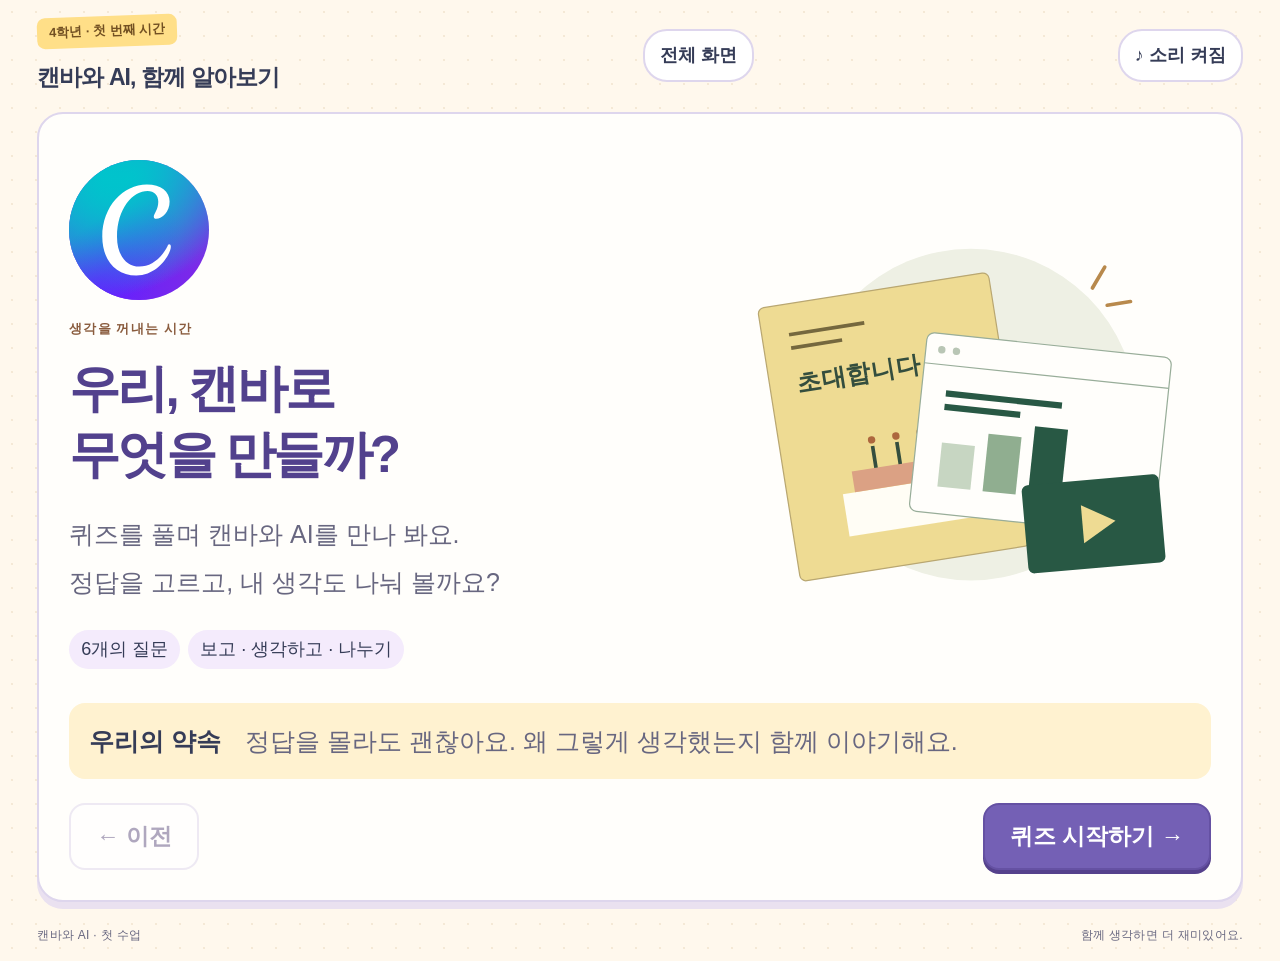
==== index.html @ eb71cead "Publish classroom Canva and AI quiz" ====
<!DOCTYPE html>
<html lang="ko">
<head>
<meta charset="UTF-8" />
<meta name="viewport" content="width=device-width, initial-scale=1.0" />
<title>4학년 캔바 첫 수업! AI 탐험 퀴즈</title>
<style>
:root{--bg:#f7f5ef;--ink:#243f36;--line:#d7ded5;--green:#285844;--muted:#617268;--yellow:#efd887}
*{box-sizing:border-box}body{margin:0;background:var(--bg);color:var(--ink);font-family:"Pretendard","Malgun Gothic",system-ui,sans-serif;line-height:1.6}button{font:inherit;color:inherit;touch-action:manipulation}button:focus-visible{outline:3px solid #b47728;outline-offset:5px}button{cursor:pointer}button:disabled{cursor:default}
.wrap{max-width:1120px;margin:auto;padding:28px 36px 36px}.topbar{display:flex;align-items:center;justify-content:space-between;gap:16px;border-bottom:1px solid var(--line);padding-bottom:20px;margin-bottom:28px}.badge{font-size:13px;font-weight:700;letter-spacing:.1em;color:var(--muted)}h1{font-size:20px;letter-spacing:-.04em;margin:4px 0 0;font-weight:700}.audio-btn{border:1px solid var(--line);background:transparent;border-radius:8px;font-size:13px;padding:9px 12px;white-space:nowrap}.screen{display:none}.screen.active{display:block}.card{background:#fffefb;border:1px solid var(--line);border-radius:16px;padding:32px}.hero{padding:16px 0 24px}.hero-inner{display:grid;grid-template-columns:1.25fr 1fr;gap:36px;align-items:center}.hero-bubble{grid-column:1;grid-row:1}.hero-bubble h2{font-size:clamp(32px,4.4vw,52px);line-height:1.28;letter-spacing:-.055em;margin:16px 0 24px}.hero-bubble p{font-size:17px;line-height:1.9;color:var(--muted);margin:10px 0}.eyebrow{font-size:13px;font-weight:700;color:var(--green);letter-spacing:.09em}.intro-art{width:100%;height:auto;grid-column:2;grid-row:1}.lesson-meta{display:flex;gap:8px;margin-top:24px}.lesson-meta span{font-size:13px;border-bottom:2px solid var(--yellow);padding:4px 3px;margin-right:14px}.promise{display:flex;gap:24px;align-items:baseline;border-top:1px solid var(--line);padding:22px 0 0;margin-top:10px;font-size:15px;font-weight:700}.promise small{font-size:15px;font-weight:400;color:var(--muted)}.cta{display:flex;justify-content:flex-end;margin-top:24px}.btn{border:1px solid var(--green);border-radius:8px;background:var(--green);color:white;font-weight:700;font-size:17px;padding:13px 25px;transition:background .15s}.btn:hover{background:#1d4434}.btn.secondary{background:transparent;color:var(--green);border-color:var(--line)}.btn.secondary:hover{background:#edf2ec}.progress-wrap{padding:0 2px 8px}.progress-label{display:flex;justify-content:space-between;font-size:14px;font-weight:700;margin-bottom:12px;color:var(--muted)}.progress-track{height:5px;background:#e0e5dc;border-radius:4px;overflow:hidden}.progress-bar{height:100%;width:0;background:var(--green);transition:width .25s}.question-card{padding:28px 32px}.q-row{display:flex;align-items:center;gap:10px}.q-icon{display:none}.q-type{font-weight:700;color:var(--green);font-size:14px;letter-spacing:.015em}.question-title{font-size:clamp(24px,3vw,34px);font-weight:700;line-height:1.45;letter-spacing:-.045em;margin:12px 0 26px}.media-area{padding:0;margin-bottom:12px}.choice-grid.two,.ox-row{display:grid;grid-template-columns:1fr 1fr;gap:16px}.image-choice,.text-choice,.ox-btn{position:relative;border:1px solid var(--line);background:#fffefb;border-radius:10px;overflow:hidden;transition:border-color .15s,background .15s}.image-choice:hover,.text-choice:hover,.ox-btn:hover{border-color:var(--green);background:#f1f5ef}.image-choice.selected,.text-choice.selected,.ox-btn.selected{border:2px solid var(--green);background:#eaf1e8}.image-choice.incorrect,.text-choice.incorrect,.ox-btn.incorrect{border-color:#aa643c;background:#fcf0e5}.image-choice.correct,.text-choice.correct,.ox-btn.correct{border:2px solid var(--green);background:#eaf1e8}.answer-state{display:block;font-size:12px;font-weight:700;color:var(--muted);margin-top:4px}.image-choice{padding:0}.image-choice .art{aspect-ratio:16/9;display:flex;align-items:center;justify-content:center;padding:14px;font-size:72px;position:relative;overflow:hidden}.art.photo{background:#e8e3d7}.art.ai{background:#d5d9ea}.art.kidsA,.art.kidsB{background:linear-gradient(#cce5ea 38%,#bdd8a9 38%);color:#243f36}.image-choice .label{font-size:20px;font-weight:700;padding:10px;text-align:left;border-top:1px solid var(--line)}.pill-list{display:grid;grid-template-columns:1fr 1fr;gap:14px}.text-choice{min-height:102px;font-size:21px;font-weight:600;padding:20px;text-align:left;display:flex;align-items:center;gap:16px}.choice-letter{width:34px;height:34px;border-radius:50%;border:1px solid #becbbb;display:inline-flex;align-items:center;justify-content:center;font-size:14px;flex-shrink:0}.choice-content{flex:1}.ox-btn{min-height:105px;font-size:38px;font-weight:700}.ox-btn.x{color:#97583b}.feedback{display:none;font-size:17px;line-height:1.7;margin:20px 0 0;padding:16px 18px;border-radius:8px;border-left:3px solid var(--green)}.feedback.show{display:block}.feedback.ok{background:#edf3e9}.feedback.no{background:#fbf0e4;border-left-color:#aa643c}.nav-row{display:flex;justify-content:space-between;gap:12px;border-top:1px solid var(--line);padding-top:22px;margin-top:24px}.mini-hint{font-size:14px;color:var(--muted);margin-top:10px}.result-wrap{text-align:center;padding:36px}.big-star{display:inline-flex;align-items:center;justify-content:center;background:#eedb93;border-radius:50%;height:68px;width:68px;font-size:31px;color:var(--green)}.score{font-size:clamp(28px,4vw,42px);font-weight:700;letter-spacing:-.04em;margin:18px 0}.result-box{max-width:800px;margin:20px auto;font-size:17px;line-height:1.8}.result-box:has(.tip-list){text-align:left;border-top:1px solid var(--line);padding-top:22px}.tip-list{padding-left:22px;font-size:16px;color:var(--muted)}.tip-list li{padding:4px 0}.footer-note{margin-top:26px;font-size:13px;color:var(--muted)}.class-footer{display:flex;justify-content:space-between;margin-top:20px;color:var(--muted);font-size:12px;letter-spacing:.025em}.concept-panel{display:flex;align-items:center;gap:24px;padding:24px;background:#f0f3eb;border-radius:10px;margin-bottom:18px}.concept-mark{font-size:40px;color:var(--green);font-weight:700;flex-shrink:0}.concept-panel p{margin:0;font-size:18px}.concept-panel small{display:block;color:var(--muted);font-size:14px;margin-top:6px}
@media(min-width:1400px){.wrap{max-width:1240px;padding-top:36px}.question-title{font-size:38px}.text-choice{font-size:25px;min-height:120px}}
@media(max-width:650px){.wrap{padding:18px 16px 24px}.topbar{margin-bottom:20px}h1{font-size:17px}.badge{font-size:11px}.card,.question-card{padding:22px 18px}.hero{padding:0}.hero-inner{display:flex;flex-direction:column;gap:10px;align-items:stretch}.hero-bubble h2{font-size:36px;margin:12px 0 18px}.intro-art{max-height:190px;order:2}.hero-bubble p{font-size:15px}.promise{display:block;margin-top:20px;padding-top:18px}.promise small{display:block;margin-top:8px;font-size:14px}.cta .btn{width:100%}.pill-list{grid-template-columns:1fr}.text-choice{min-height:76px;font-size:18px;padding:16px}.question-title{font-size:25px;margin-bottom:20px}.choice-grid.two{gap:10px}.image-choice .art{aspect-ratio:1;padding:4px}.image-choice .label{font-size:18px}.btn{padding:12px 16px;font-size:15px}.feedback{font-size:15px}.concept-panel{padding:18px;gap:16px}.concept-panel p{font-size:16px}.concept-mark{font-size:30px}.result-wrap{padding:26px 18px}.class-footer{font-size:11px}.nav-row{margin-top:20px}}
@media(prefers-reduced-motion:reduce){*{transition:none!important}}
.art.photo,.art.ai{background:#f0f0e9;padding:0;}
.art.kidsA{background:#f0f0e9;padding:0;}
.art.kidsB{background:#f0f0e9;padding:0;}

/* A warm, playful classroom palette with clear controls. */
:root{--bg:#fff8ed;--ink:#353c57;--line:#e2deed;--green:#6551ad;--muted:#686780;--yellow:#f5d77e}
body{background-color:var(--bg);background-image:radial-gradient(#dfcba855 1px,transparent 1px);background-size:24px 24px;font-family:"Malgun Gothic","Apple SD Gothic Neo",Arial,sans-serif}
.topbar{border:0;margin-bottom:18px;padding-bottom:8px}.badge{display:inline-block;background:#ffdf88;color:#725022;padding:5px 12px;border-radius:8px;letter-spacing:0;transform:rotate(-2deg)}h1{font-size:23px;margin-top:12px}.audio-btn{background:#fff;border:2px solid #ded6ed;border-radius:24px;font-weight:700;padding:10px 15px}.card{border:2px solid #ded6ed;border-radius:26px;box-shadow:0 7px 0 #eae1f0;padding:30px}.hero-bubble h2{color:#52418d}.eyebrow{color:#8a5c3e}.lesson-meta span{background:#f4ebfc;border:0;border-radius:20px;padding:5px 12px;margin:0}.promise{background:#fff2d0;border:0;border-radius:16px;padding:18px 20px}.btn{background:#7460b5;border:2px solid #6551a3;border-radius:16px;box-shadow:0 4px 0 #55418c;font-size:18px;transition:transform .15s,background .15s}.btn:hover{background:#6551a3;transform:translateY(-1px)}.btn:active{transform:translateY(3px);box-shadow:none}.btn.secondary{background:#fff;border:2px solid #ded6ed;color:#625283;box-shadow:0 4px 0 #e1d9eb}.btn.secondary:hover{background:#f6f0fc}.btn:disabled{opacity:.5;transform:none;box-shadow:none}.cta{justify-content:space-between;gap:14px}.progress-wrap{padding:12px 4px}.progress-label{color:#625283;font-size:15px;align-items:center}#starCount{background:#fff0bc;color:#705314;border-radius:18px;padding:4px 13px}.progress-track{height:10px;background:#e8e0ee}.progress-bar{background:#a38acf;border-radius:8px}.q-row{gap:10px}.q-type{background:#eee5fa;padding:5px 12px;border-radius:10px;color:#624897}.question-title{margin:16px 0 24px}.image-choice,.text-choice,.ox-btn{border:2px solid #e1d9eb;border-radius:18px;box-shadow:0 4px 0 #f0ebf5}.image-choice:hover,.text-choice:hover,.ox-btn:hover{border-color:#9a80c4;background:#faf5ff}.image-choice .label{border:0;background:#f4edfc;padding:10px 18px;color:#654c96}.image-choice:nth-child(2) .label{background:#eaf4fa;color:#3f6688}.image-choice .art{aspect-ratio:4/3}.art.photo,.art.ai,.art.kidsA,.art.kidsB{background:#f5f3f8}.text-choice:nth-child(2){background:#f0f7fc}.text-choice:nth-child(3){background:#fff8e7}.text-choice:nth-child(4){background:#f3eefb}.choice-letter{background:white;border:2px solid #d9c9ed;color:#624897;font-weight:700}.ox-btn.o{background:#edf6ec;color:#417d53}.ox-btn.x{background:#fff0ea;color:#aa604b}.image-choice.correct,.text-choice.correct,.ox-btn.correct{border:2px solid #4d9862;background:#eef8ed;box-shadow:0 4px 0 #cde3c9}.image-choice.incorrect,.text-choice.incorrect,.ox-btn.incorrect{border:2px solid #c77d55;background:#fff2e6;box-shadow:0 4px 0 #ecd5c5}.feedback{border-radius:14px}.nav-row{border-top:2px dashed #e7deed;padding-top:24px}.big-star{background:#ffdf88;color:#866021}.question-illustration{background:#f4eff8;border-radius:16px;overflow:hidden}.result-box:has(.tip-list){background:#f6f0fc;border:0;border-radius:18px;padding:22px}.class-footer{margin-top:24px}.screen.active{animation:arrive .22s ease-out}@keyframes arrive{from{opacity:.5;transform:translateY(5px)}to{opacity:1;transform:translateY(0)}}
@media(max-width:650px){.card{padding:22px 18px;border-radius:22px}h1{font-size:19px}.btn{font-size:15px;padding:11px 15px}.cta .btn{width:auto}.image-choice .art{aspect-ratio:1}.audio-btn{font-size:12px;padding:8px 11px}.question-title{font-size:25px}.hero-bubble h2{font-size:35px}}
@media(prefers-reduced-motion:reduce){.screen.active{animation:none}}

.canva-logo{width:140px;height:140px;object-fit:contain;margin-bottom:12px}.zoom-tools{display:flex;gap:16px;margin:10px 0}.zoom-btn{flex:1;border:1px solid #d9c9ed;border-radius:12px;background:#f4edfc;padding:10px;font-size:20px;font-weight:bold}.image-dialog{width:98vw;max-width:none;height:96vh;max-height:none;padding:18px;border:2px solid #d9c9ed;border-radius:20px;background:#fffaf2}.image-dialog::backdrop{background:#242034dd}.image-dialog img{width:100%;height:calc(100% - 70px);object-fit:contain;display:block}.dialog-bar{display:flex;justify-content:space-between;align-items:center;font-size:24px;margin-bottom:12px}
@media(min-width:900px){.wrap{max-width:1920px;width:97%;padding:16px 18px}.topbar{margin-bottom:8px}.question-card{padding:20px 24px}.question-title{font-size:clamp(30px,2.6vw,48px);margin:10px 0 16px}.q-type,.progress-label{font-size:20px}.progress-wrap{padding:4px}.image-choice .art{aspect-ratio:auto;height:clamp(290px,calc(100vh - 410px),850px)}.image-choice .label{font-size:26px;padding:6px 18px}.question-illustration img{height:clamp(300px,calc(100vh - 470px),850px)!important;max-height:none!important}.ox-btn{min-height:70px}.nav-row{padding-top:14px;margin-top:14px}.btn{font-size:23px}.feedback{font-size:25px}.text-choice{min-height:140px;font-size:30px}.answer-state{font-size:18px}.hero-bubble h2{font-size:clamp(48px,4vw,76px)}.hero-bubble p,.promise,.promise small{font-size:25px}.intro-art{max-height:480px}.lesson-meta span,.audio-btn{font-size:18px}.result-box,.tip-list{font-size:25px;max-width:1200px}}
@media(max-width:650px){.canva-logo{width:95px;height:95px}.zoom-btn{font-size:14px}.topbar{flex-wrap:wrap}.topbar>div:first-child{width:100%}}
</style>
</head>
<body>
<div class="wrap">
  <div class="topbar">
    <div>
      <div class="badge">4학년 · 첫 번째 시간</div>
      <h1>캔바와 AI, 함께 알아보기</h1>
    </div>
    <button class="audio-btn" id="fullscreenBtn">전체 화면</button><button class="audio-btn" id="audioToggle" aria-label="효과음 끄기" aria-pressed="true">♪ 소리 켜짐</button>
  </div>

  <section class="screen active" id="introScreen">
    <div class="card">
      <div class="hero">
        <div class="hero-inner">
          <svg class="intro-art" viewBox="0 0 400 320" role="img" aria-label="초대장, 발표 자료, 영상이 놓인 그림">
<circle cx="205" cy="160" r="135" fill="#eef0e4"/>
<g transform="translate(45 57) rotate(-9 100 95)"><rect width="190" height="225" rx="5" fill="#eedb93" stroke="#b9a771"/><path d="M22 25h62M22 36h42" stroke="#75683e" stroke-width="3"/><text x="22" y="72" font-size="20" font-family="sans-serif" fill="#344e3e" font-weight="bold">초대합니다</text><path d="M45 160h100v35H45z" fill="#fffdf5"/><path d="M55 143h80v17H55z" fill="#dba184"/><path d="M75 125v18m20-18v18m20-18v18" stroke="#344e3e" stroke-width="3"/><circle cx="75" cy="120" r="3" fill="#ad673e"/><circle cx="95" cy="120" r="3" fill="#ad673e"/><circle cx="115" cy="120" r="3" fill="#ad673e"/></g>
<g transform="translate(162 102) rotate(6 90 70)"><rect width="200" height="146" rx="6" fill="#fffefb" stroke="#98ad99"/><path d="M0 25h200" stroke="#98ad99"/><circle cx="13" cy="13" r="3" fill="#b9c6b5"/><circle cx="25" cy="13" r="3" fill="#b9c6b5"/><path d="M20 48h95M20 59h62" stroke="#285844" stroke-width="5"/><rect x="21" y="88" width="27" height="36" fill="#c7d6c2"/><rect x="58" y="77" width="27" height="47" fill="#90ae90"/><rect x="95" y="67" width="27" height="57" fill="#285844"/></g>
<g transform="translate(246 218) rotate(-5)"><rect width="112" height="72" rx="5" fill="#285844"/><path d="M47 20v31l27-16z" fill="#eedb93"/></g><path d="M304 57l10-17m2 31l19-3" stroke="#b8894c" stroke-width="3" stroke-linecap="round"/>
</svg>
          <div class="hero-bubble"><img class="canva-logo" alt="Canva" src="[data-uri]">
            <div class="eyebrow">생각을 꺼내는 시간</div><h2>우리, 캔바로<br>무엇을 만들까?</h2>
            <p>퀴즈를 풀며 캔바와 AI를 만나 봐요.<br>정답을 고르고, 내 생각도 나눠 볼까요?</p>
            <div class="lesson-meta"><span>6개의 질문</span><span>보고 · 생각하고 · 나누기</span></div>
          </div>
        </div>
      </div>
      <div class="promise">
        우리의 약속
        <small>정답을 몰라도 괜찮아요. 왜 그렇게 생각했는지 함께 이야기해요.</small>
      </div>
      <div class="cta"><button class="btn secondary" id="introPrevBtn" disabled>← 이전</button>
        <button class="btn salmon" id="startBtn">퀴즈 시작하기 →</button>
      </div>
    </div>
  </section>

  <section class="screen" id="quizScreen">
    <div class="progress-wrap">
      <div class="progress-label"><span id="progressText">문제 1 / 6</span><span id="starCount">별 0개 ⭐</span></div>
      <div class="progress-track"><div class="progress-bar" id="progressBar"></div></div>
    </div>
    <div class="card question-card" style="margin-top:16px;">
      <div class="q-row">
        <div class="q-icon" id="qIcon">📷</div>
        <div class="q-type" id="qType">Q1. 문제 유형</div>
      </div>
      <div class="question-title" id="questionTitle"></div>
      <div class="media-area" id="mediaArea"></div>
      <div class="feedback" id="feedbackBox" role="status" aria-live="polite"></div>
      <div class="nav-row">
        <button class="btn secondary smallbtn" id="prevBtn">← 이전 문제</button>
        <button class="btn smallbtn" id="nextBtn">다음 문제 →</button>
      </div>
    </div>
  </section>

  <section class="screen" id="resultScreen">
    <div class="card result-wrap">
      <div class="big-star" aria-hidden="true">✓</div>
      <div class="score" id="finalScore">6문제 중 0문제 정답!</div>
      <div class="result-box" id="resultMessage"></div>
      <div class="result-box">
        <strong>오늘 기억하면 좋은 점</strong>
        <ul class="tip-list">
          <li>AI는 재미있고 유용하지만, <strong>항상 완벽하지는 않아요.</strong></li>
          <li>Canva에서는 발표 자료, 포스터, 카드, 짧은 영상 등 <strong>다양한 작품</strong>을 만들 수 있어요.</li>
          <li>좋은 디자인은 <strong>예쁜 것</strong>만이 아니라, <strong>잘 보이고 이해되기 쉬운 것</strong>이에요.</li>
          <li>작품을 만들 때는 <strong>개인정보를 넣지 않고</strong>, AI를 활용했다면 솔직하게 말하는 태도도 중요해요.</li>
        </ul>
      </div>
      <div style="display:flex;justify-content:center;gap:14px;flex-wrap:wrap;margin-top:18px;">
        <button class="btn secondary" id="resultPrevBtn">← 이전 문제</button><button class="btn secondary" id="restartBtn">처음부터 다시 하기</button>
      </div>
      <div class="footer-note">이제 캔바에서 나만의 작품을 만들어 봐요.</div>
    </div>
  </section>
<footer class="class-footer"><span>캔바와 AI · 첫 수업</span><span>함께 생각하면 더 재미있어요.</span></footer>
</div>

<dialog class="image-dialog" id="imageDialog" aria-label="그림 크게 보기"><div class="dialog-bar"><span>그림 크게 보기</span><button class="btn secondary" id="closeZoom">닫기 ×</button></div><img id="zoomImage" alt=""></dialog><script>
const quizData = [
  {
    icon:"📷",
    type:"Q1. 진짜 사진 찾기",
    title:"어느 쪽이 진짜 고양이 사진일까요?",
    mode:"imageAB",
    choices:[
      {label:"A.", artClass:"photo", artHTML:'<img src="[data-uri]" alt="보기 A의 고양이" style="width:100%;height:100%;object-fit:contain;display:block;" />'},
      {label:"B.", artClass:"ai", artHTML:'<img src="[data-uri]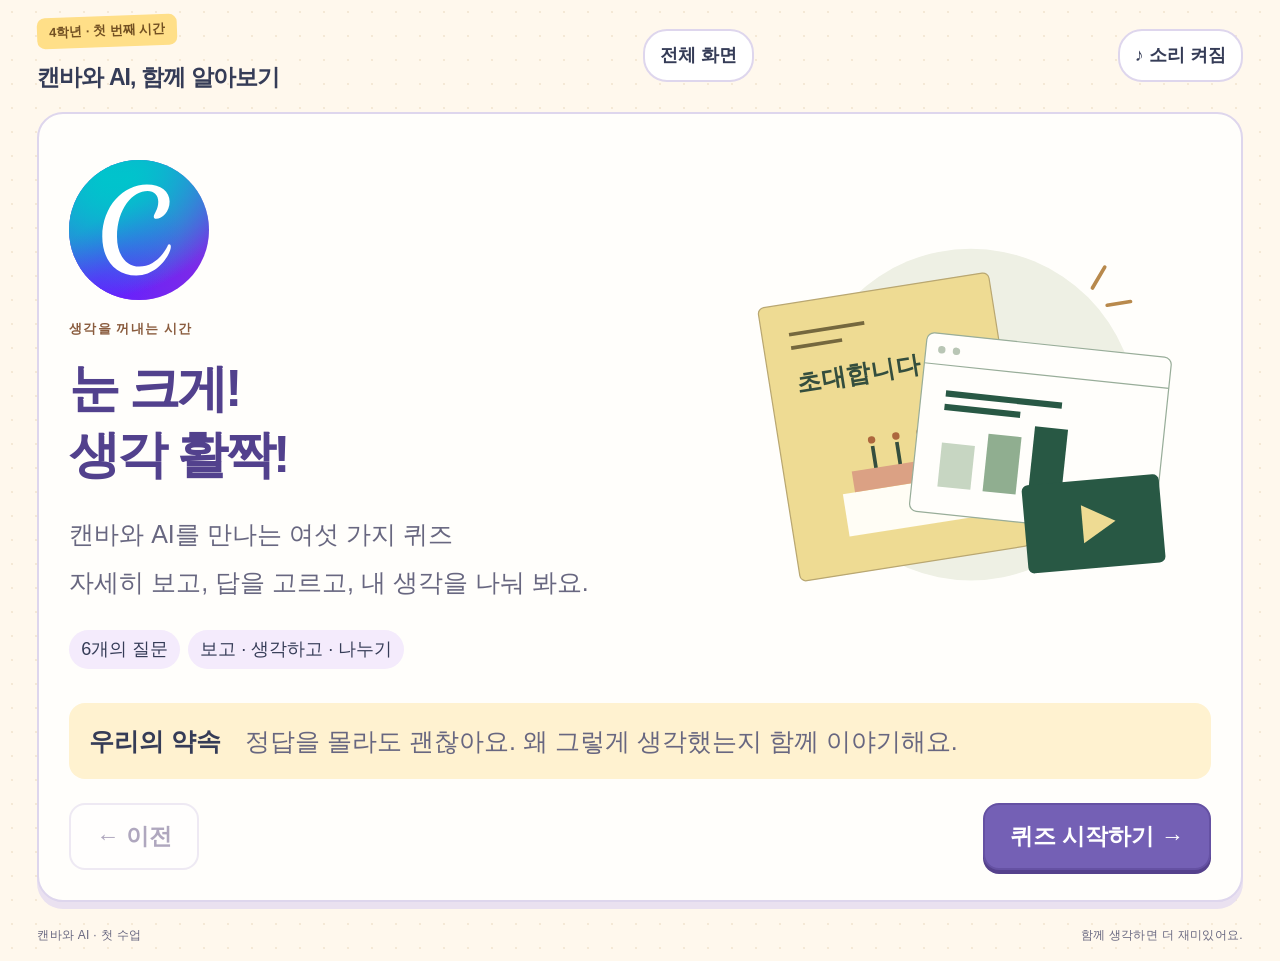
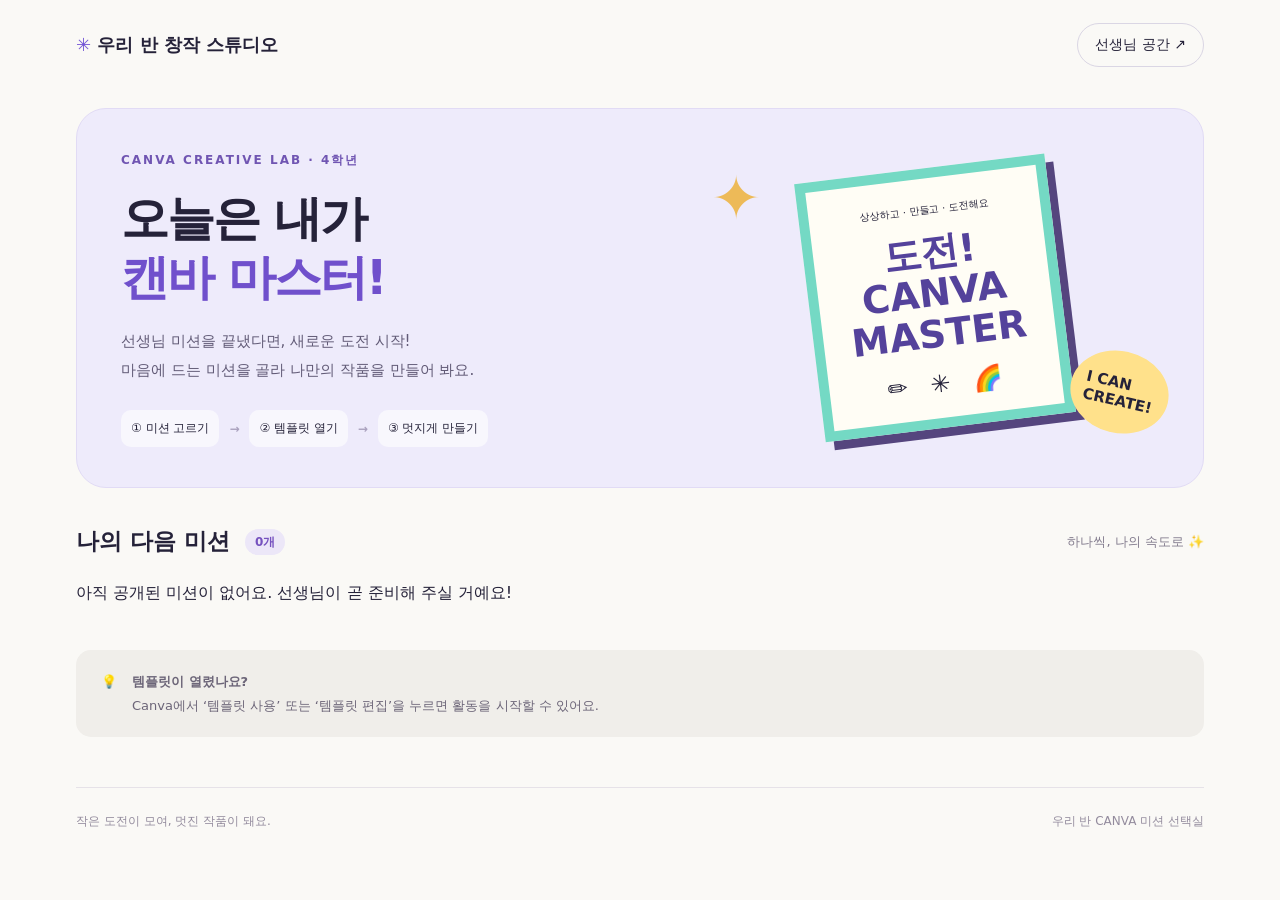
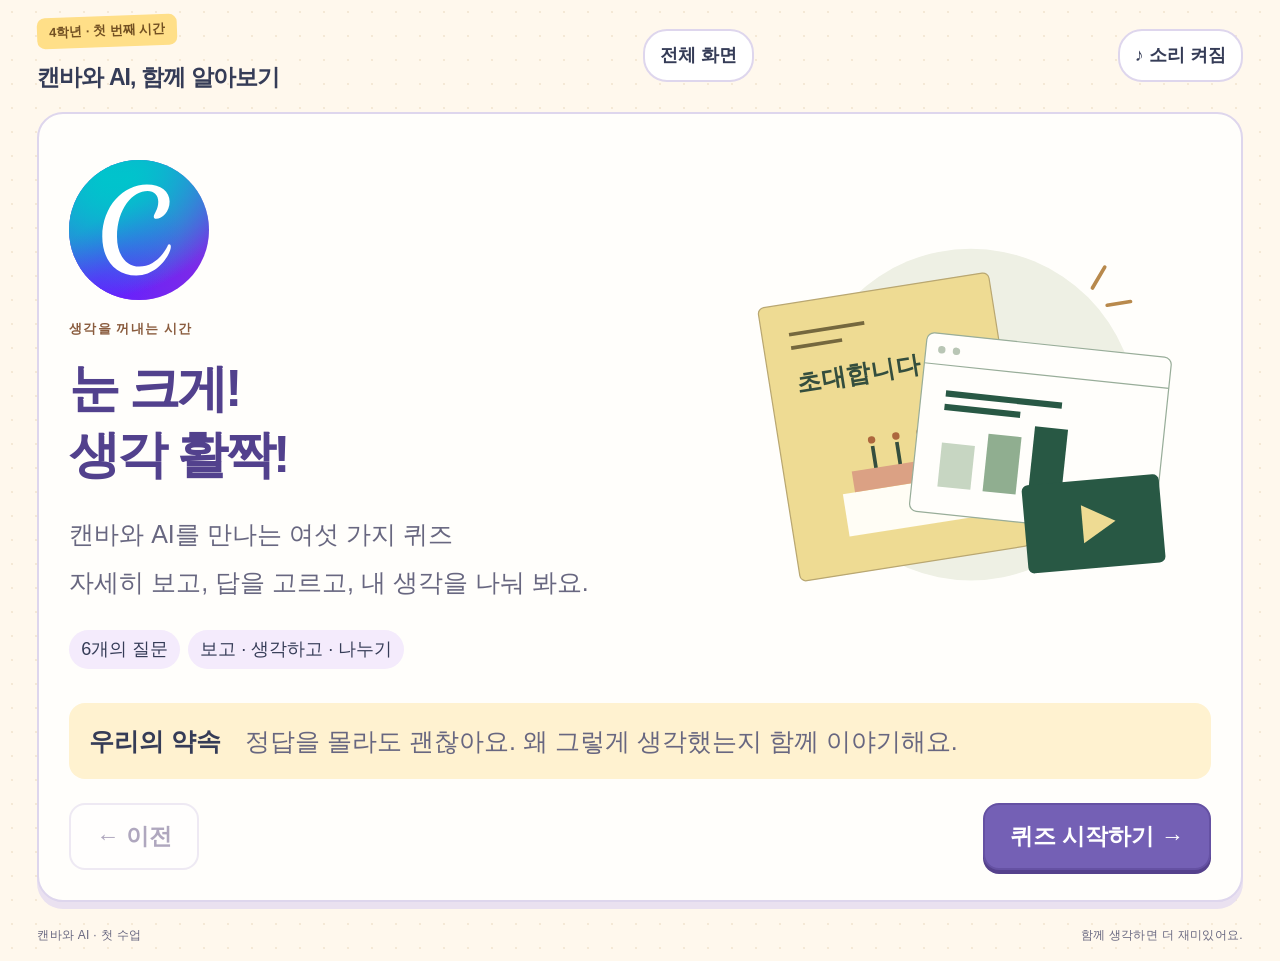
